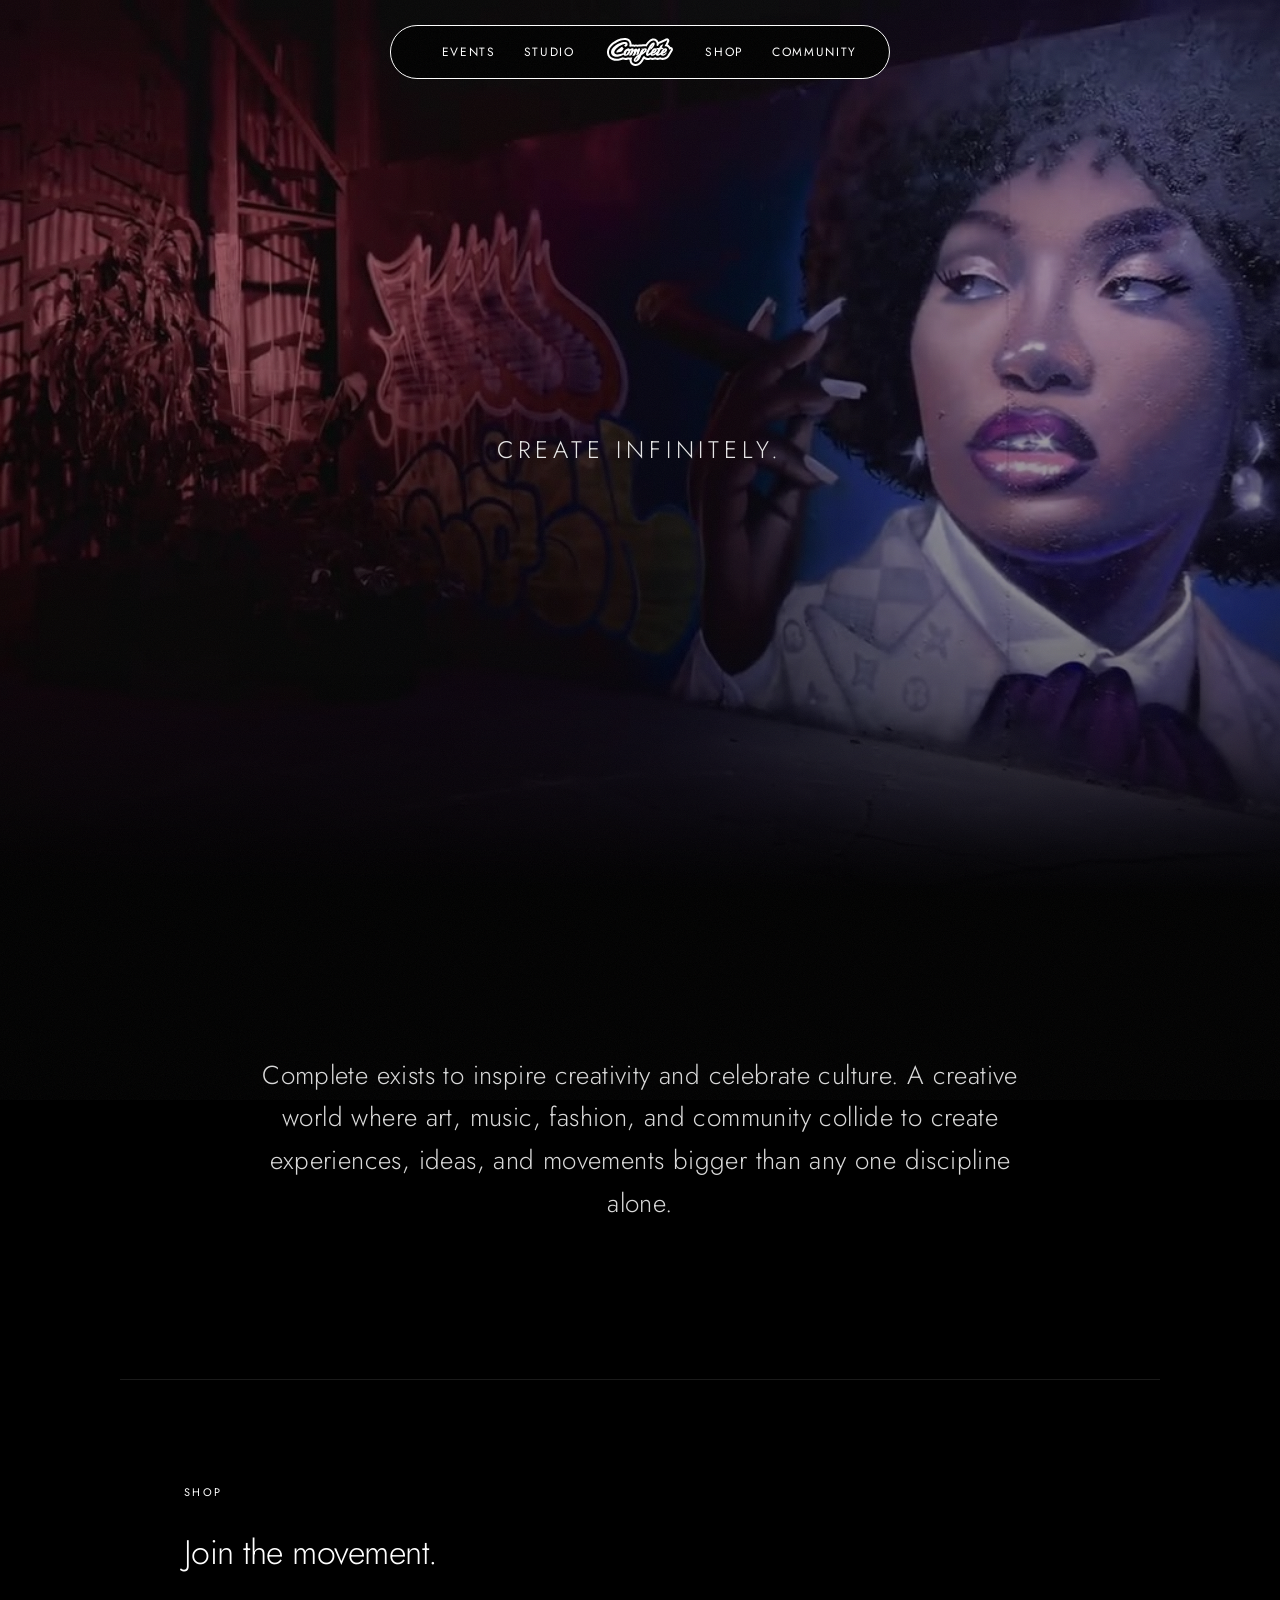
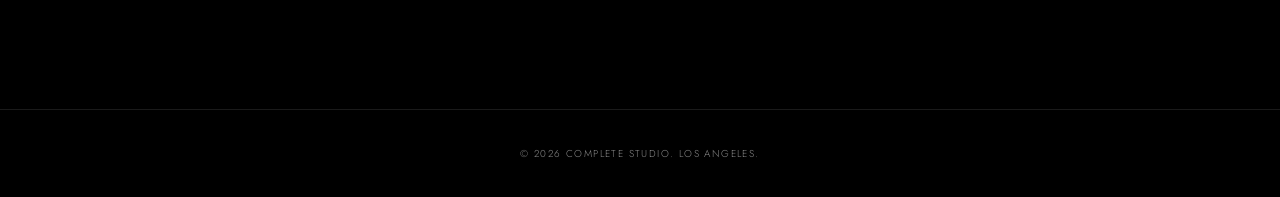
==== index.html @ e7620c8f "Publish Complete Studio website with hidden lookbook" ====
<!DOCTYPE html>
<html lang="en">
<head>
  <meta charset="UTF-8" />
  <meta name="viewport" content="width=device-width, initial-scale=1.0" />
  <title>Complete Studio</title>
  <link rel="preconnect" href="https://fonts.googleapis.com" />
  <link rel="preconnect" href="https://fonts.gstatic.com" crossorigin />
  <link href="https://fonts.googleapis.com/css2?family=Jost:wght@300;400;500;600&display=swap" rel="stylesheet" />
  <link rel="stylesheet" href="styles.css?v=homefade1" />
  <script src="navigation.js" defer></script>
  <link rel="stylesheet" href="refinements.css?v=undo1" />
</head>
<body>

  <!-- NAV -->
  <nav id="nav-pill" aria-label="Main navigation">
    <button class="nav-toggle" type="button" aria-expanded="false" aria-controls="nav-left nav-right" hidden>Menu</button>
    <div class="nav-links nav-left" id="nav-left">
      <a href="events.html">Events</a>
      <a href="studio.html">Studio</a>
    </div>
    <a href="index.html" class="nav-logo" id="nav-logo">
      <img src="logos/Complete_logo.svg" alt="Complete" />
    </a>
    <div class="nav-links nav-right" id="nav-right">
      <a href="shop.html">Shop</a>
      <a href="community.html">Community</a>
    </div>
  </nav>

  <!-- HERO -->
  <section id="hero">
    <video id="hero-video" muted loop playsinline preload="none" poster="optimized/hero.jpg" aria-hidden="true" tabindex="-1"></video>
    <div class="hero-overlay"></div>
    <div class="hero-content">
      <p>Create infinitely.</p>
    </div>
  </section>

  <!-- ABOUT -->
  <section id="about">
    <div class="section-inner">
      <p class="mission" id="mission-text">Complete exists to inspire creativity and celebrate culture. A creative world where art, music, fashion, and community collide to create experiences, ideas, and movements bigger than any one discipline alone.</p>
    </div>
  </section>

  <!-- SHOP -->
  <section id="shop-home">
    <div class="section-inner">
      <span class="section-label reveal-up">Shop</span>
      <p class="reveal-up shop-tagline">Join the movement.</p>
      <div id='collection-component-1778745821900'></div>
    </div>
  </section>

  <!-- FOOTER -->
  <footer>
    <span>© 2026 Complete Studio. Los Angeles.</span>
  </footer>

  <script type="text/javascript">
  (function () {
    function initShop() {
    var scriptURL = 'https://sdks.shopifycdn.com/buy-button/latest/buy-button-storefront.min.js';
    if (window.ShopifyBuy) {
      if (window.ShopifyBuy.UI) { ShopifyBuyInit(); } else { loadScript(); }
    } else { loadScript(); }
    function loadScript() {
      var script = document.createElement('script');
      script.async = true;
      script.src = scriptURL;
      (document.getElementsByTagName('head')[0] || document.getElementsByTagName('body')[0]).appendChild(script);
      script.onload = ShopifyBuyInit;
    }
    function ShopifyBuyInit() {
      var client = ShopifyBuy.buildClient({
        domain: 'd3h61q-sk.myshopify.com',
        storefrontAccessToken: '262ad1cd88ad529927bb42ee97c0ec39',
      });
      ShopifyBuy.UI.onReady(client).then(function (ui) {
        ui.createComponent('collection', {
          id: '297266249801',
          node: document.getElementById('collection-component-1778745821900'),
          moneyFormat: '%24%7B%7Bamount%7D%7D',
          options: {
            "product": {
              "styles": {
                "product": {
                  "@media (min-width: 601px)": {
                    "max-width": "calc(33.33% - 24px)",
                    "margin-left": "24px",
                    "margin-bottom": "48px",
                    "width": "calc(33.33% - 24px)"
                  },
                  "img": { "height": "calc(100% - 15px)", "position": "absolute", "left": "0", "right": "0", "top": "0", "border-radius": "16px" },
                  "imgWrapper": { "padding-top": "calc(100% + 15px)", "position": "relative", "height": "0", "border-radius": "16px", "overflow": "hidden" }
                },
                "title": { "color": "#ffffff", "font-family": "Jost, sans-serif", "font-weight": "300" },
                "price": { "color": "#ffffff", "font-family": "Jost, sans-serif", "font-weight": "300", "opacity": "0.6" },
                "button": { "color": "#000000", "background-color": "#ffffff", "border-radius": "999px", "font-family": "Jost, sans-serif", "padding-left": "40px", "padding-right": "40px", ":hover": { "color": "#ffffff", "background-color": "#333333" }, ":focus": { "background-color": "#333333" } }
              },
              "text": { "button": "Add to cart" }
            },
            "productSet": { "styles": { "products": { "@media (min-width: 601px)": { "margin-left": "-24px" } } } },
            "modalProduct": {
              "contents": { "img": false, "imgWithCarousel": true, "button": false, "buttonWithQuantity": true },
              "styles": {
                "product": { "@media (min-width: 601px)": { "max-width": "100%", "margin-left": "0px", "margin-bottom": "0px" } },
                "button": { "color": "#000000", "background-color": "#ffffff", "border-radius": "999px", "font-family": "Jost, sans-serif", ":hover": { "color": "#ffffff", "background-color": "#333333" }, ":focus": { "background-color": "#333333" } }
              },
              "text": { "button": "Add to cart" }
            },
            "cart": {
              "styles": { "button": { "color": "#000000", "background-color": "#ffffff", "border-radius": "999px", "font-family": "Jost, sans-serif", ":hover": { "color": "#ffffff", "background-color": "#333333" }, ":focus": { "background-color": "#333333" } } },
              "text": { "total": "Subtotal", "button": "Checkout" }
            },
            "toggle": {
              "styles": {
                "toggle": { "background-color": "#ffffff", ":hover": { "background-color": "#cccccc" }, ":focus": { "background-color": "#cccccc" } },
                "count": { "color": "#000000", ":hover": { "color": "#000000" } },
                "iconPath": { "fill": "#000000" }
              }
            }
          }
        });
      });
    }
    }
    const shop = document.getElementById('shop-home');
    if ('IntersectionObserver' in window) {
      const observer = new IntersectionObserver(entries => {
        if (entries.some(entry => entry.isIntersecting)) { observer.disconnect(); initShop(); }
      }, { rootMargin: '400px' });
      observer.observe(shop);
    } else { initShop(); }
  })();
  </script>
  <script src="script.js?v=undo1"></script>
</body>
</html>
---- styles.css ----
*, *::before, *::after {
  box-sizing: border-box;
  margin: 0;
  padding: 0;
}

:root {
  --black: #000000;
  --white: #ffffff;
  --radius: 999px;
  --radius-card: 24px;
  --font: 'Jost', sans-serif;
  --nav-height: 56px;
}

html {
  scroll-behavior: smooth;
}

body {
  font-family: var(--font);
  background-color: var(--black);
  color: var(--white);
  font-weight: 300;
  letter-spacing: 0.05em;
  overflow-x: hidden;
}

/* ── GRAIN OVERLAY ── */
body::after {
  content: '';
  position: fixed;
  inset: -200px;
  width: calc(100% + 400px);
  height: calc(100% + 400px);
  pointer-events: none;
  z-index: 9999;
  background-image: url("data:image/svg+xml,%3Csvg viewBox='0 0 256 256' xmlns='http://www.w3.org/2000/svg'%3E%3Cfilter id='noise'%3E%3CfeTurbulence type='fractalNoise' baseFrequency='0.85' numOctaves='4' stitchTiles='stitch'/%3E%3C/filter%3E%3Crect width='100%25' height='100%25' filter='url(%23noise)'/%3E%3C/svg%3E");
  background-size: 200px 200px;
  opacity: 0.045;
  animation: grain 7s steps(12) infinite;
}

@keyframes grain {
  0%   { transform: translate(0, 0); }
  10%  { transform: translate(-2%, -3%); }
  20%  { transform: translate(3%, 1%); }
  30%  { transform: translate(-1%, 4%); }
  40%  { transform: translate(4%, -1%); }
  50%  { transform: translate(-3%, 2%); }
  60%  { transform: translate(1%, -3%); }
  70%  { transform: translate(-4%, 2%); }
  80%  { transform: translate(3%, -2%); }
  90%  { transform: translate(-1%, 3%); }
  100% { transform: translate(0, 0); }
}

/* ── NAV ── */
#nav-pill {
  position: fixed; top: 24px; left: 50%; transform: translateX(-50%);
  z-index: 100; background: transparent; color: var(--white); isolation: isolate;
  border: 1px solid transparent; border-radius: var(--radius);
  min-height: var(--nav-height); width: max-content; max-width: calc(100% - 32px);
  padding: 0 32px; display: grid; grid-template-columns: 1fr auto 1fr;
  align-items: center; column-gap: 32px;
}
.nav-logo { grid-column: 2; grid-row: 1; display: flex; align-items: center; justify-content: center; min-height: 54px; }
.nav-logo img { height: 28px; width: auto; display: block; }
.nav-links { display: flex; align-items: center; gap: 28px; white-space: nowrap; }
.nav-left { grid-column: 1; grid-row: 1; justify-content: flex-end; }
.nav-right { grid-column: 3; grid-row: 1; justify-content: flex-start; }
#nav-pill .nav-links a, .nav-toggle {
  font-family: var(--font); font-size: 12px; font-weight: 400; letter-spacing: .14em;
  color: var(--white); text-decoration: none; text-transform: uppercase;
  display: inline-flex; align-items: center; justify-content: center; min-height: 44px;
}
#nav-pill .nav-links a:hover { opacity: .65; }
#nav-pill .nav-links a[aria-current="page"] { color: #808080; opacity: 1; text-decoration: none; }
#nav-pill a:focus-visible, .nav-toggle:focus-visible { outline: 2px solid white; outline-offset: 3px; border-radius: 4px; }
.nav-toggle { background: transparent; border: 0; cursor: pointer; padding: 0 4px; }
.nav-toggle[hidden] { display: none; }
/* Animate the shell independently so the logo and text never stretch. */
#nav-pill::before {
  content: ""; position: absolute; inset: -1px; z-index: -1;
  background: var(--black); border: 1px solid var(--white);
  border-radius: inherit; pointer-events: none;
}
@media (prefers-reduced-motion: no-preference) {
  #nav-pill::before { animation: nav-expand .7s cubic-bezier(.77, 0, .18, 1) .25s both; }
  #nav-pill .nav-links, #nav-pill .nav-toggle {
    animation: nav-reveal .35s ease .7s both;
  }
  #nav-pill:focus-within::before, #nav-pill:focus-within .nav-links,
  #nav-pill:focus-within .nav-toggle { animation: none; }
  @keyframes nav-expand {
    from { left: calc(50% - 82px); right: calc(50% - 82px); }
    to { left: -1px; right: -1px; }
  }
  @keyframes nav-reveal { from { opacity: 0; } to { opacity: 1; } }
}

/* ── HERO ── */
#hero {
  position: relative;
  height: 100vh;
  width: 100%;
  max-width: 100%;
  padding: 0;
  margin: 0;
  display: flex;
  align-items: center;
  justify-content: center;
  text-align: center;
  overflow: hidden;
  background: var(--black);
}

#hero-video {
  position: absolute;
  inset: 0;
  width: 100%;
  height: 100%;
  object-fit: cover;
  opacity: 1;
  transition: opacity 0.1s linear;
}

.hero-overlay {
  position: absolute;
  inset: 0;
  background: linear-gradient(to bottom, rgba(0,0,0,0.2) 0%, rgba(0,0,0,0.6) 100%);
  pointer-events: none;
}

.hero-content {
  position: relative;
  z-index: 2;
}

.hero-content p {
  font-size: clamp(16px, 3vw, 24px);
  font-weight: 300;
  letter-spacing: 0.25em;
  text-transform: uppercase;
  color: var(--white);
  opacity: 0.9;
}

/* ── ABOUT ── */
#about {
  text-align: center;
  display: flex;
  justify-content: center;
}

/* ── SECTIONS ── */
section {
  padding: 120px 24px;
  max-width: 900px;
  margin: 0 auto;
}


.section-inner {
  display: flex;
  flex-direction: column;
  gap: 24px;
}

.section-label {
  font-size: 11px;
  font-weight: 400;
  letter-spacing: 0.3em;
  text-transform: uppercase;
  opacity: 0.4;
}

h2 {
  font-size: clamp(28px, 5vw, 52px);
  font-weight: 500;
  letter-spacing: 0.06em;
  line-height: 1.15;
}

p {
  font-size: 16px;
  font-weight: 300;
  letter-spacing: 0.06em;
  line-height: 1.8;
  opacity: 0.7;
  max-width: 560px;
}

p.mission {
  font-size: clamp(18px, 2.5vw, 26px);
  font-weight: 300;
  letter-spacing: 0.04em;
  line-height: 1.7;
  opacity: 0;
  max-width: 780px;
  text-align: center;
  margin: 0 auto;
  transition: none;
}

/* ── SCROLL REVEAL ── */
.reveal {
  opacity: 0;
  transform: translateY(32px);
  transition: opacity 0.8s cubic-bezier(0.16, 1, 0.3, 1),
              transform 0.8s cubic-bezier(0.16, 1, 0.3, 1);
}

.reveal.visible {
  opacity: 0.85;
  transform: translateY(0);
}

.reveal-up {
  opacity: 0;
  transform: translateY(24px);
  transition: opacity 0.7s cubic-bezier(0.16, 1, 0.3, 1),
              transform 0.7s cubic-bezier(0.16, 1, 0.3, 1);
}

.reveal-up.visible {
  opacity: 1;
  transform: translateY(0);
}

.shop-tagline {
  font-size: 16px;
  font-weight: 300;
  letter-spacing: 0.06em;
  opacity: 0.7;
  max-width: 560px;
}

/* ── BUTTON ── */
.btn {
  display: inline-block;
  padding: 14px 32px;
  border-radius: var(--radius);
  border: 1px solid rgba(255, 255, 255, 0.3);
  color: var(--white);
  font-family: var(--font);
  font-size: 12px;
  font-weight: 400;
  letter-spacing: 0.2em;
  text-transform: uppercase;
  text-decoration: none;
  align-self: flex-start;
  transition: background 0.25s ease, color 0.25s ease, border-color 0.25s ease,
              transform 0.3s cubic-bezier(0.16, 1, 0.3, 1);
}

.btn:hover {
  background: var(--white);
  color: var(--black);
  border-color: var(--white);
  transform: scale(1.04);
}

/* ── MOBILE GLOBAL ── */
@media (max-width: 600px) {
  section {
    padding: 72px 20px;
  }

  h2 {
    font-size: clamp(22px, 7vw, 32px);
  }

  p {
    font-size: 15px;
    line-height: 1.75;
  }

  .btn {
    padding: 12px 28px;
    font-size: 11px;
  }

  footer {
    padding: 36px 20px;
    font-size: 10px;
  }
}

/* ── MOBILE NAV ── */
@media (max-width: 760px) {
  #nav-pill { top: 16px; width: calc(100% - 32px); padding: 0 16px; column-gap: 8px;
    border-radius: 28px; max-height: calc(100dvh - 32px); overflow-y: auto; }
  .nav-toggle { grid-column: 3; grid-row: 1; justify-self: end; }
  #nav-pill .nav-links { grid-column: 1 / -1; justify-content: center; gap: 24px; padding: 4px 0; }
  #nav-pill .nav-left { grid-row: 2; }
  #nav-pill .nav-right { grid-row: 3; padding-bottom: 12px; }
  #nav-pill .nav-links a { font-size: 14px; }
  #nav-pill.nav-enhanced:not(.is-open) .nav-links { display: none; }
}

/* ── FOOTER ── */
footer {
  padding: 48px 24px;
  text-align: center;
  border-top: 1px solid rgba(255, 255, 255, 0.1);
  font-size: 11px;
  letter-spacing: 0.2em;
  text-transform: uppercase;
  opacity: 0.3;
}

/* Let the homepage film dissolve into the black section below. */
#hero-video {
  -webkit-mask-image: linear-gradient(to bottom, #000 0%, #000 68%, rgba(0,0,0,.92) 77%, rgba(0,0,0,.48) 90%, transparent 100%);
  mask-image: linear-gradient(to bottom, #000 0%, #000 68%, rgba(0,0,0,.92) 77%, rgba(0,0,0,.48) 90%, transparent 100%);
}
---- refinements.css ----
/* Shared visual rhythm across the five pages. */
:root { --content-width: 1040px; --page-gutter: clamp(24px, 5vw, 64px); }
body { -webkit-font-smoothing: antialiased; }
section { max-width: var(--content-width); padding: 104px var(--page-gutter); }
.section-inner { gap: 22px; }
.section-label { opacity: .65; font-size: 11px; letter-spacing: .22em; }
p { letter-spacing: .025em; line-height: 1.8; opacity: .78; }
h2, #shop-header h1, #community-header h1, .studio-title {
  font-size: clamp(32px, 4.5vw, 54px); font-weight: 400;
  letter-spacing: -.025em; line-height: 1.16; text-wrap: balance;
}
#studio-header, #shop-header, #community-header {
  max-width: var(--content-width); padding: 156px var(--page-gutter) 56px;
}
#studio-header { display: flex; flex-direction: column; gap: 20px; }
.studio-title { opacity: 1; max-width: 700px; }
#hero { min-height: 560px; height: 100svh; }
.hero-content { padding-inline: 24px; }
.hero-content p { letter-spacing: .2em; text-wrap: balance; }
#about { padding-block: clamp(88px, 12vw, 156px); }
#about .mission { letter-spacing: .015em; line-height: 1.65; }
#shop-home { border-top: 1px solid #ffffff1a; }
.shop-tagline { font-size: clamp(23px, 3vw, 34px); letter-spacing: -.015em; opacity: .9; }
#shop-products { max-width: var(--content-width); padding: 0 var(--page-gutter) 104px; }
#spray-day { padding-top: 156px; }
#spray-day .section-inner > p { max-width: 660px; }
.video-grid { gap: 24px; margin-top: 24px; }
.video-item { gap: 14px; min-width: 0; }
.video-item video { border-radius: 18px; border: 1px solid #ffffff1a; }
.video-label { opacity: .65; font-size: 10px; letter-spacing: .12em; line-height: 1.65; }
#studio-strip { padding-left: max(var(--page-gutter), calc((100vw - 1040px) / 2 + var(--page-gutter))); gap: 20px; }
.strip-item { width: clamp(280px, 38vw, 480px); height: auto; aspect-ratio: 7 / 5; border-radius: 18px; }
#booking { max-width: var(--content-width); padding: 80px var(--page-gutter) 104px; }
.booking-form { gap: 24px; margin-top: 20px; }
.form-group label { opacity: .7; letter-spacing: .16em; }
.form-group input, .form-group select, .form-group textarea {
  background: #0b0b0b; border-color: #ffffff30; border-radius: 10px;
  min-height: 50px; font-size: 16px; letter-spacing: .015em;
}
.form-group input:focus, .form-group select:focus, .form-group textarea:focus { border-color: #fff; }
.form-group select { appearance: auto; -webkit-appearance: auto; }
.btn { background: transparent; cursor: pointer; min-height: 48px; letter-spacing: .14em; }
.btn:focus-visible { outline: 2px solid #fff; outline-offset: 5px; }
#community-header { min-height: calc(100svh - 110px); padding-bottom: 104px; gap: 28px; }
#community-header .mission { opacity: .78; text-align: left; margin: 0; font-size: clamp(17px, 2vw, 21px); max-width: 680px; letter-spacing: .015em; line-height: 1.8; }
#community-header .btn { margin-top: 12px; }
footer { opacity: 1; color: #888; padding: 36px 24px; letter-spacing: .14em; font-size: 10px; }
@media (max-width: 600px) {
  section { padding-block: 72px; }
  #studio-header, #shop-header, #community-header { padding-top: 120px; padding-bottom: 40px; }
  #spray-day { padding-top: 120px; }
  #hero { min-height: 460px; }
  #booking { padding-block: 64px 80px; }
  .video-grid { gap: 36px; margin-top: 16px; }
  .strip-item { width: 80vw; }
  #community-header { padding-bottom: 72px; }
  #shop-products { padding-bottom: 80px; }
}
@media (prefers-reduced-motion: reduce) {
  html { scroll-behavior: auto; }
  body::after { animation: none; }
  .reveal, .reveal-up { opacity: 1; transform: none; transition: none; }
}

/* Keep the animated border inside the mobile scroll container. */
#nav-pill::before { top: 0; bottom: 0; }
.form-group input::placeholder, .form-group textarea::placeholder { color: #888; opacity: 1; }

/* Menu selection uses gray only, including hover and active states. */
#nav-pill a, #nav-pill a:hover, #nav-pill a:active, #nav-pill a[aria-current="page"] { text-decoration: none; }
#nav-pill a[aria-current="page"] { color: #808080; opacity: 1; }
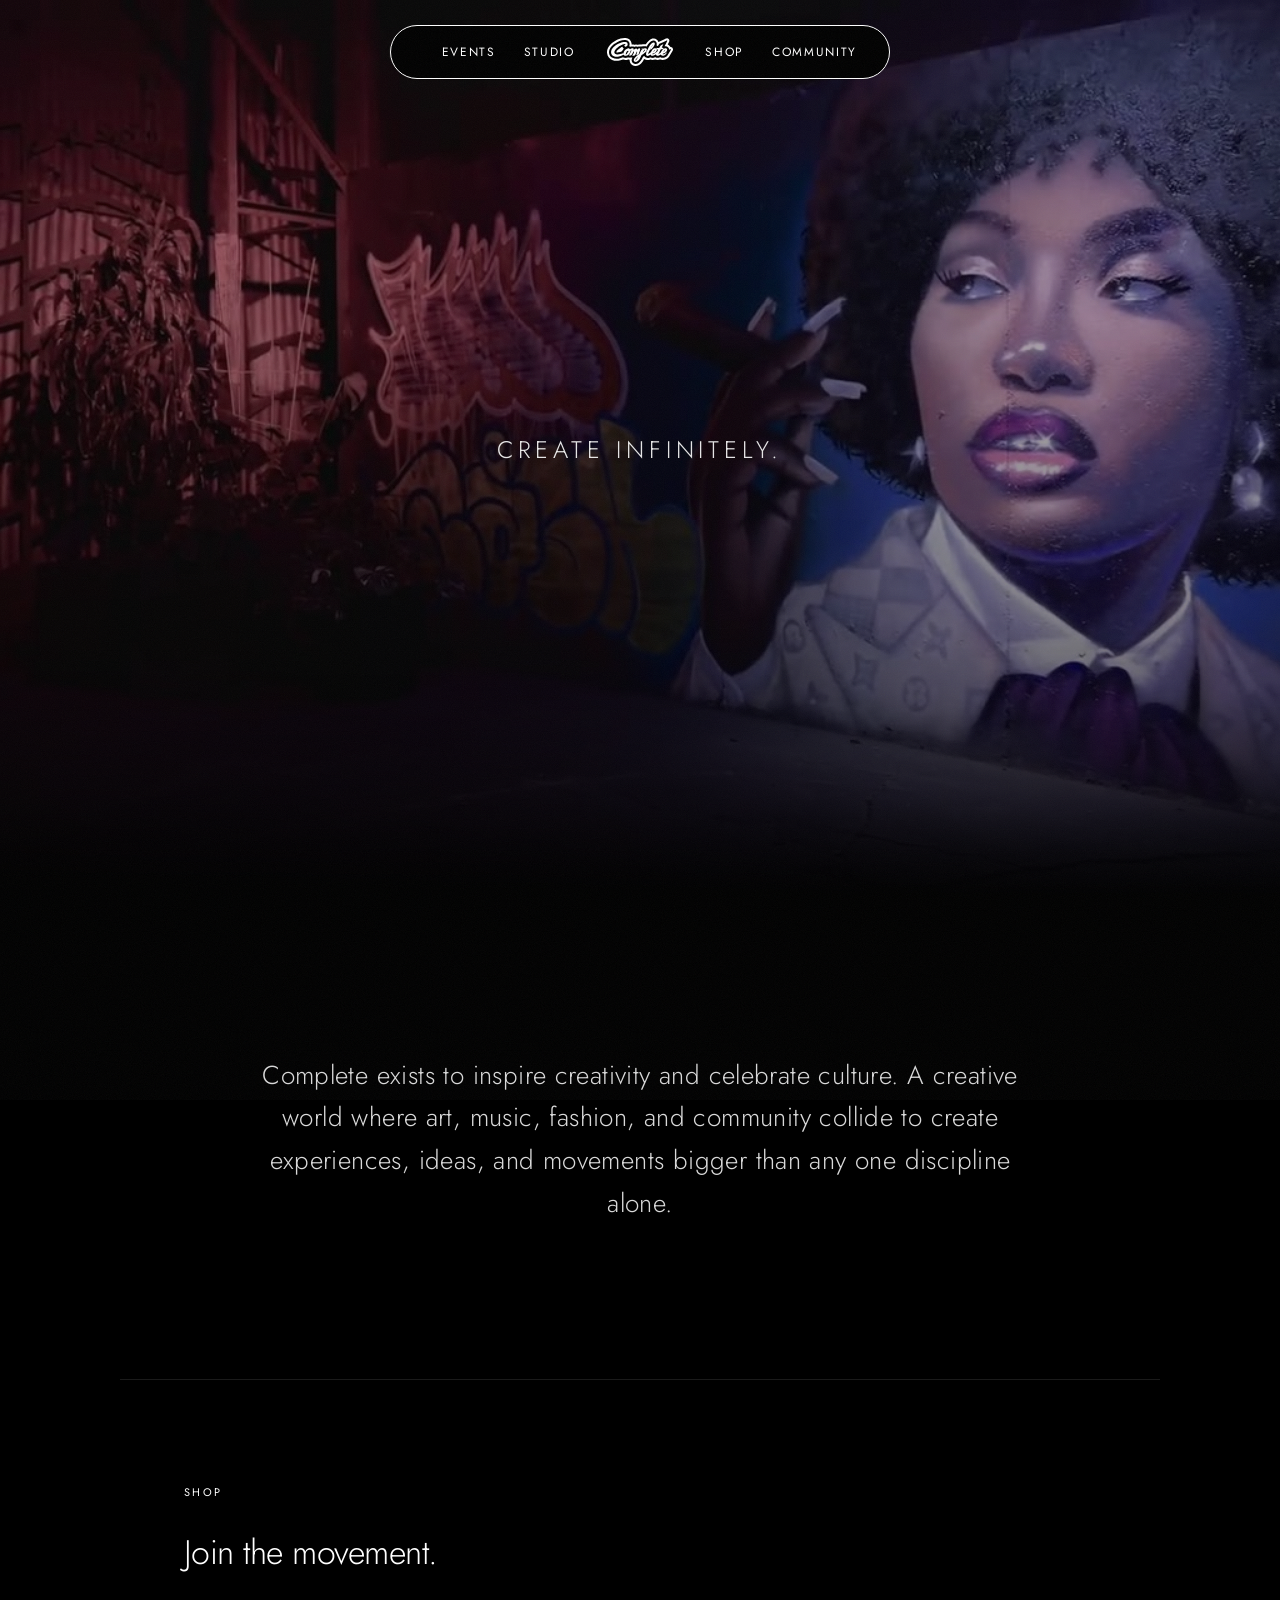
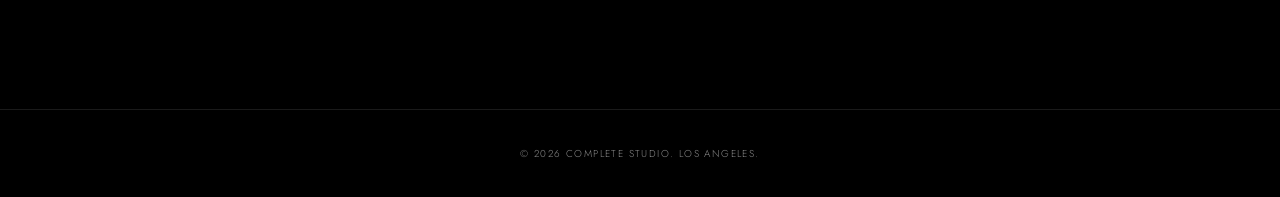
==== commit 3de5972f: "Restore mobile navigation links and add tap video controls" ====
--- a/index.html
+++ b/index.html
@@ -7,15 +7,14 @@
   <link rel="preconnect" href="https://fonts.googleapis.com" />
   <link rel="preconnect" href="https://fonts.gstatic.com" crossorigin />
   <link href="https://fonts.googleapis.com/css2?family=Jost:wght@300;400;500;600&display=swap" rel="stylesheet" />
-  <link rel="stylesheet" href="styles.css?v=homefade1" />
-  <script src="navigation.js" defer></script>
+  <link rel="stylesheet" href="styles.css?v=direct-nav2" />
+  
   <link rel="stylesheet" href="refinements.css?v=undo1" />
 </head>
 <body>
 
   <!-- NAV -->
   <nav id="nav-pill" aria-label="Main navigation">
-    <button class="nav-toggle" type="button" aria-expanded="false" aria-controls="nav-left nav-right" hidden>Menu</button>
     <div class="nav-links nav-left" id="nav-left">
       <a href="events.html">Events</a>
       <a href="studio.html">Studio</a>
--- a/styles.css
+++ b/styles.css
@@ -287,16 +287,17 @@
   }
 }
 
-/* ── MOBILE NAV ── */
+/* Keep the desktop navigation visible on small screens. */
 @media (max-width: 760px) {
-  #nav-pill { top: 16px; width: calc(100% - 32px); padding: 0 16px; column-gap: 8px;
-    border-radius: 28px; max-height: calc(100dvh - 32px); overflow-y: auto; }
-  .nav-toggle { grid-column: 3; grid-row: 1; justify-self: end; }
-  #nav-pill .nav-links { grid-column: 1 / -1; justify-content: center; gap: 24px; padding: 4px 0; }
-  #nav-pill .nav-left { grid-row: 2; }
-  #nav-pill .nav-right { grid-row: 3; padding-bottom: 12px; }
-  #nav-pill .nav-links a { font-size: 14px; }
-  #nav-pill.nav-enhanced:not(.is-open) .nav-links { display: none; }
+  #nav-pill { top: 16px; width: calc(100% - 20px); max-width: 540px; padding: 0 10px; column-gap: 10px; border-radius: 28px; grid-template-columns: auto auto auto; }
+  .nav-links { gap: clamp(8px, 2.5vw, 20px); }
+  #nav-pill .nav-links a { font-size: 12px; letter-spacing: .015em; }
+  .nav-logo img { height: 23px; }
+}
+@media (max-width: 360px) {
+  #nav-pill { padding-inline: 7px; column-gap: 7px; }
+  .nav-links { gap: 7px; }
+  .nav-logo img { height: 18px; }
 }
 
 /* ── FOOTER ── */
